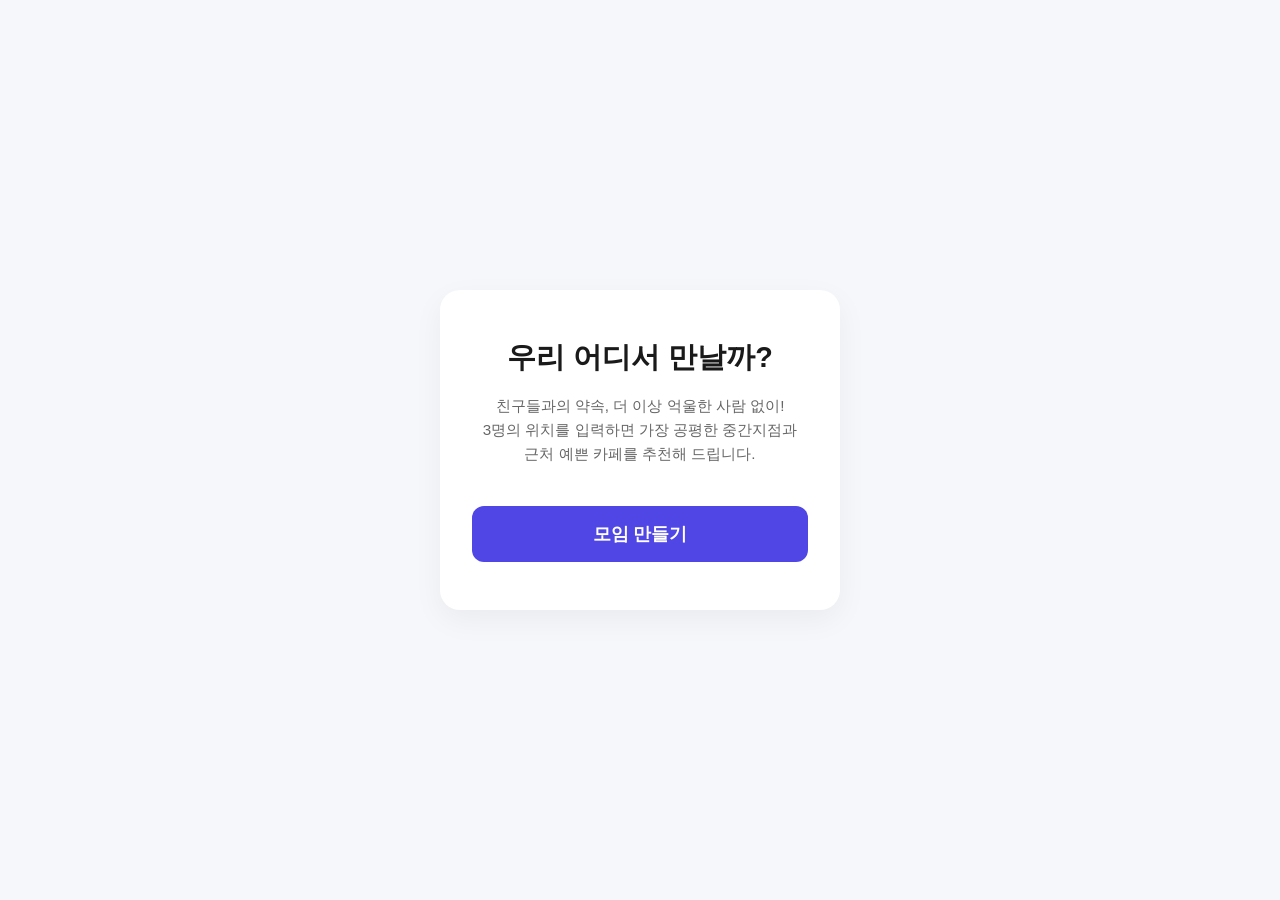
==== index.html @ 031d32cc "Initial commit" ====
<!DOCTYPE html>
<html lang="ko">
<head>
    <meta charset="UTF-8">
    <meta name="viewport" content="width=device-width, initial-scale=1.0">
    <title>약속 중간지점 추천 서비스</title>
    <!-- CSS 파일 연결 -->
    <link rel="stylesheet" href="style.css">
</head>
<body>
    <div class="container">
        <!-- 서비스 제목 및 설명 -->
        <header class="header-section">
            <h1 class="title">우리 어디서 만날까?</h1>
            <p class="description">
                친구들과의 약속, 더 이상 억울한 사람 없이!<br>
                3명의 위치를 입력하면 가장 공평한 중간지점과<br>근처 예쁜 카페를 추천해 드립니다.
            </p>
        </header>

        <!-- 모임 만들기 버튼 -->
        <div class="button-section">
            <button id="createRoomBtn" class="create-btn">모임 만들기</button>
        </div>
    </div>
</body>
</html>
---- style.css ----
/* 기본 여백 없애기 및 폰트 설정 */
* {
    margin: 0;
    padding: 0;
    box-sizing: border-box;
    font-family: 'Pretendard', -apple-system, BlinkMacSystemFont, 'Segoe UI', Roboto, sans-serif;
}

/* 화면 전체 배경 및 가운데 정렬 */
body {
    background-color: #f5f7fa; /* 아주 연한 회색/파란색 배경 */
    display: flex;
    justify-content: center;
    align-items: center;
    height: 100vh; /* 화면 전체 높이 사용 */
    color: #333;
}

/* 메인 하얀색 박스 디자인 */
.container {
    background-color: #ffffff;
    padding: 3rem 2rem;
    border-radius: 20px; /* 둥근 모서리 */
    box-shadow: 0 10px 30px rgba(0, 0, 0, 0.05); /* 부드러운 그림자 */
    text-align: center;
    max-width: 400px;
    width: 90%;
}

/* 제목 디자인 */
.title {
    font-size: 1.8rem;
    font-weight: 700;
    margin-bottom: 1rem;
    color: #1a1a1a;
}

/* 설명 문구 디자인 */
.description {
    font-size: 0.95rem;
    color: #666;
    line-height: 1.6;
    margin-bottom: 2.5rem;
}

/* 모임 만들기 버튼 디자인 */
.create-btn {
    background-color: #4F46E5; /* 모던한 인디고(파란색) 계열 */
    color: #ffffff;
    border: none;
    padding: 1rem 2rem;
    font-size: 1.1rem;
    font-weight: 600;
    border-radius: 12px;
    width: 100%; /* 박스 가로길이에 꽉 차게 */
    cursor: pointer;
    transition: all 0.2s ease;
}

/* 마우스를 올렸을 때 버튼 효과 */
.create-btn:hover {
    background-color: #4338CA;
    transform: translateY(-2px); /* 살짝 위로 떠오르는 효과 */
    box-shadow: 0 4px 12px rgba(79, 70, 229, 0.3);
}

/* 버튼을 클릭했을 때 효과 */
.create-btn:active {
    transform: translateY(0);
}/* --- 위치 입력 화면 전용 추가 디자인 --- */
.status-bar {
    background-color: #EEF2FF;
    color: #4F46E5;
    padding: 0.5rem 1rem;
    border-radius: 8px;
    font-weight: 600;
    font-size: 0.9rem;
    display: flex;
    justify-content: space-between;
    margin-bottom: 1.5rem;
}

.form-section {
    text-align: left;
}

.input-group {
    margin-bottom: 1.2rem;
}

.input-group label {
    display: block;
    font-size: 0.9rem;
    font-weight: 600;
    color: #374151;
    margin-bottom: 0.5rem;
}

.input-field {
    width: 100%;
    padding: 0.8rem 1rem;
    border: 1px solid #D1D5DB;
    border-radius: 8px;
    font-size: 1rem;
    outline: none;
    transition: border-color 0.2s;
}

.input-field:focus {
    border-color: #4F46E5;
}

.address-search-box {
    display: flex;
    gap: 0.5rem;
}

.address-search-box .input-field {
    flex: 1; /* 남는 공간 다 차지하기 */
    background-color: #F9FAFB;
    cursor: not-allowed;
}

.search-btn {
    background-color: #111827;
    color: white;
    border: none;
    padding: 0 1rem;
    border-radius: 8px;
    font-weight: 600;
    cursor: pointer;
    white-space: nowrap;
}

.search-btn:hover {
    background-color: #374151;
}/* --- 결과 화면(result.html) 전용 추가 디자인 --- */
.result-container {
    max-width: 450px; /* 지도가 들어가서 가로로 살짝 더 넓게 */
    padding: 2rem;
}

/* 지도 영역 박스 디자인 */
.map-wrapper {
    width: 100%;
    height: 250px;
    background-color: #e5e7eb;
    border-radius: 12px;
    margin-bottom: 1.5rem;
    overflow: hidden;
    border: 1px solid #d1d5db;
}

.map-area {
    width: 100%;
    height: 100%;
}

/* 카페 리스트 디자인 */
.sub-title {
    text-align: left;
    font-size: 1.1rem;
    margin-bottom: 1rem;
    color: #1f2937;
    font-weight: 700;
}

.cafe-list-section {
    text-align: left;
    margin-bottom: 2rem;
    max-height: 250px;
    overflow-y: auto; /* 카페가 많아지면 스크롤 생김 */
}

.cafe-item {
    display: flex;
    justify-content: space-between;
    align-items: center;
    padding: 1rem;
    background-color: #f9fafb;
    border-radius: 8px;
    margin-bottom: 0.8rem;
    border: 1px solid #e5e7eb;
    transition: all 0.2s ease;
}

.cafe-item:hover {
    background-color: #EEF2FF;
    border-color: #4F46E5;
    cursor: pointer;
}

.cafe-info h4 {
    font-size: 1rem;
    color: #111827;
    margin-bottom: 0.3rem;
}

.cafe-info p {
    font-size: 0.85rem;
    color: #6b7280;
}

.distance {
    font-size: 0.9rem;
    font-weight: 700;
    color: #4f46e5;
}

/* 하단 버튼 3개 디자인 */
.action-buttons {
    display: flex;
    flex-direction: column;
    gap: 0.7rem;
}

.action-btn {
    padding: 1rem;
    border: none;
    border-radius: 10px;
    font-size: 1rem;
    font-weight: 600;
    cursor: pointer;
    color: white;
    transition: opacity 0.2s;
}

.action-btn:hover {
    opacity: 0.85;
}

/* 교수님 요청 버튼 색상 포인트[cite: 12] */
.kakao-btn {
    background-color: #FEE500;
    color: #191919; /* 카톡 노란색 바탕엔 까만 글씨 */
}

.map-btn {
    background-color: #3B82F6; /* 파란색 */
}

.exit-btn {
    background-color: #EF4444; /* 빨간색 */
}
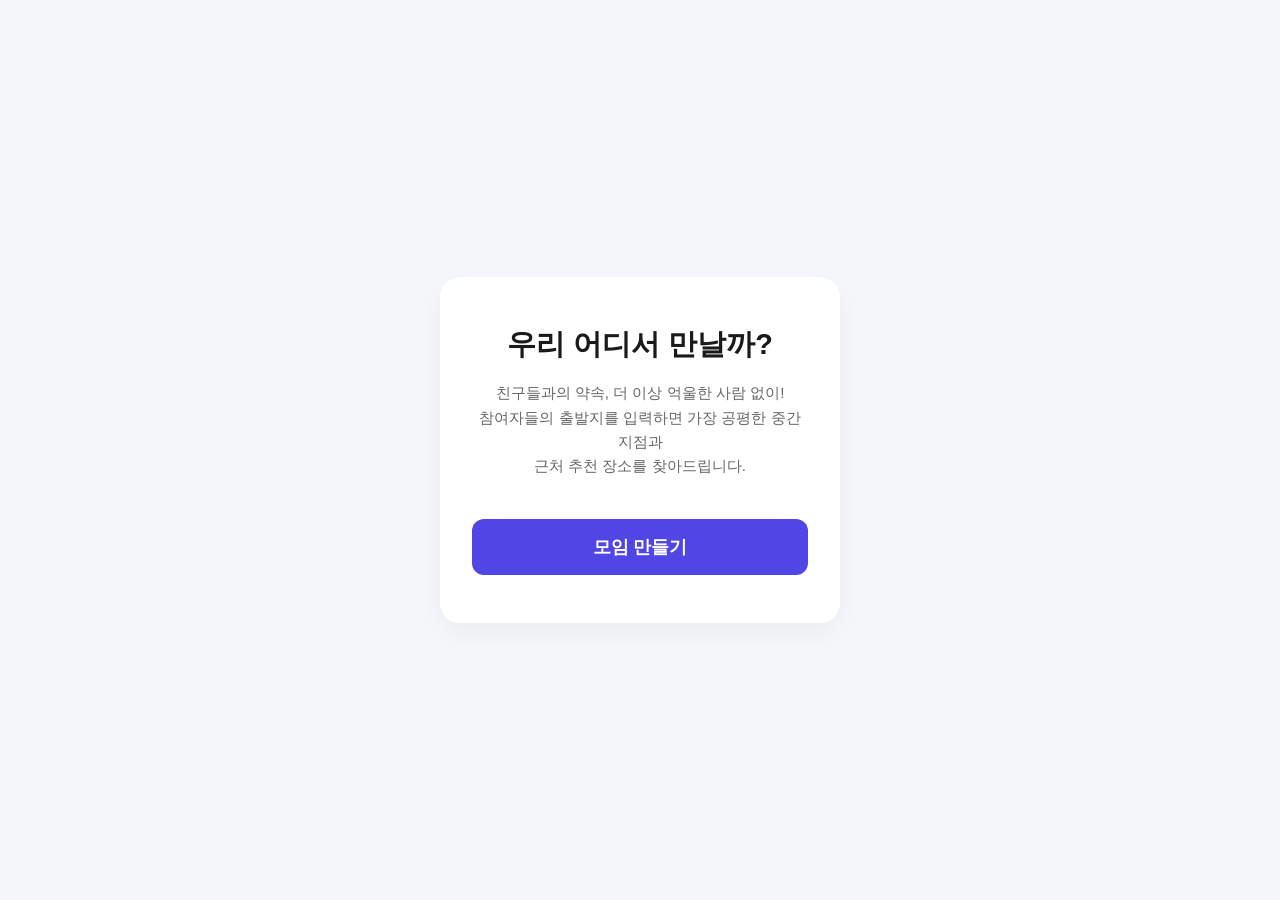
==== commit 7ec1abb6: "카테고리 및 레이아웃 수정 반영" ====
--- a/index.html
+++ b/index.html
@@ -14,14 +14,30 @@
             <h1 class="title">우리 어디서 만날까?</h1>
             <p class="description">
                 친구들과의 약속, 더 이상 억울한 사람 없이!<br>
-                3명의 위치를 입력하면 가장 공평한 중간지점과<br>근처 예쁜 카페를 추천해 드립니다.
+                참여자들의 출발지를 입력하면 가장 공평한 중간지점과<br>근처 추천 장소를 찾아드립니다.
             </p>
         </header>
 
-        <!-- 모임 만들기 버튼 -->
+        <!-- 모임 만들기 및 링크 공유 섹션 -->
         <div class="button-section">
             <button id="createRoomBtn" class="create-btn">모임 만들기</button>
+            
+            <!-- 방 생성 후 활성화될 초대 링크 복사 영역 (평소엔 숨김 처리 등 필요 시 활용) -->
+            <div id="shareSection" class="share-section" style="display: none; margin-top: 15px;">
+                <input type="text" id="inviteLinkInput" readonly placeholder="초대 링크가 생성됩니다." style="padding: 8px; width: 70%;">
+                <button id="copyLinkBtn" class="copy-btn" style="padding: 8px;">링크 복사</button>
+            </div>
         </div>
     </div>
+
+    <!-- JavaScript 예시 기능 (동작 테스트용, 필요에 맞게 수정하세요) -->
+    <script>
+        document.getElementById('createRoomBtn').addEventListener('click', function() {
+            // 방 생성 로직 처리 후 페이지 이동 또는 링크 공유 영역 표시
+            // 예시로 2단계(page2.html)로 이동하거나 링크 복사 영역을 보여줄 수 있습니다.
+            alert('방이 생성되었습니다! 참여자 입장 페이지로 이동합니다.');
+            location.href = 'page2.html'; // 2단계 페이지로 연결
+        });
+    </script>
 </body>
 </html>
